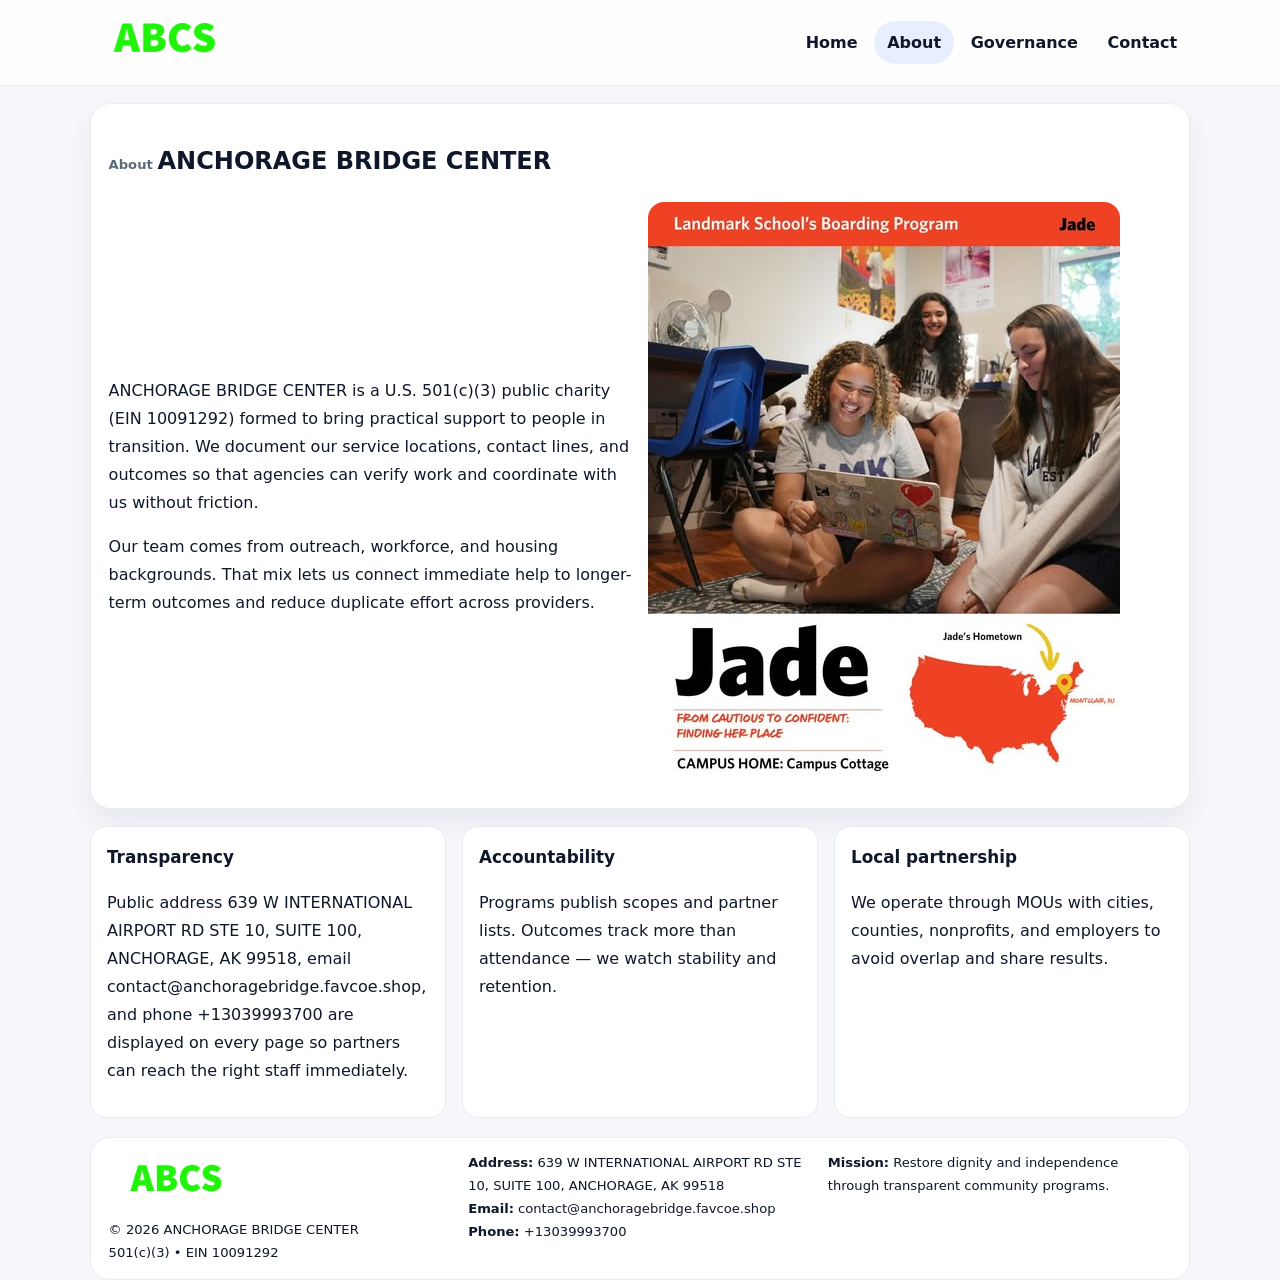
==== about.html @ e7a9a113 "Initial commit" ====
<!doctype html><html lang="en"><head>
<meta charset="utf-8">
<meta name="viewport" content="width=device-width,initial-scale=1">
<title>ANCHORAGE BRIDGE CENTER – Nonprofit • 2025</title>
<link rel="stylesheet" href="assets/styles.css">
<link rel="icon" href="images/logo.png">
  <meta name="description" content="Dedicated to community services, education, and direct relief, ANCHORAGE BRIDGE CENTER collaborates with neighbors and partners to deliver practical help and long-term impact.">
</head><body>
<div style="position:absolute;left:-9999px;top:-9999px;opacity:0" data-uniq="{{UNIQUE_BLOB}}">
  <span>Dedicated to community services, education, and direct relief, ANCHORAGE BRIDGE CENTER collaborates with neighbors and partners to deliver practical help and long-term impact.</span><svg width="12" height="12" viewBox="0 0 12 12" xmlns="http://www.w3.org/2000/svg"><circle cx="6" cy="6" r="5" fill="#0f766e"/></svg><img src="images/relief.jpg" width="1" height="1" alt="" loading="lazy"/>
</div>

<header class="header">
  <div class="c6fd79a068b">
    <a href="index.html"><img src="images/logo.png" alt=""></a>
    <div class="links">
      <a href="index.html">Home</a>
      <a class="active" href="about.html">About</a>
      <a href="governance.html">Governance</a>
      <a href="contact.html">Contact</a>
    </div>
  </div>
</header>

<section class="section panel">
  <h1><span class="small" style="font-weight:600;color:var(--muted);margin-right:.3rem">About</span><span style="font-weight:800">ANCHORAGE BRIDGE CENTER</span></h1>
  <div class="z">
    <div>
      <p>ANCHORAGE BRIDGE CENTER is a U.S. 501(c)(3) public charity (EIN 10091292) formed to bring practical support to people in transition. We document our service locations, contact lines, and outcomes so that agencies can verify work and coordinate with us without friction.</p>
      <p>Our team comes from outreach, workforce, and housing backgrounds. That mix lets us connect immediate help to longer-term outcomes and reduce duplicate effort across providers.</p>
    </div>
    <img class="img" src="images/about.jpg" alt="">
  </div>
</section>

<section class="section cards">
  <article class="c79b8cd64d0"><h3>Transparency</h3><p>Public address 639 W INTERNATIONAL AIRPORT RD STE 10, SUITE 100, ANCHORAGE, AK 99518, email contact@anchoragebridge.favcoe.shop, and phone +13039993700 are displayed on every page so partners can reach the right staff immediately.</p></article>
  <article class="c79b8cd64d0"><h3>Accountability</h3><p>Programs publish scopes and partner lists. Outcomes track more than attendance — we watch stability and retention.</p></article>
  <article class="c79b8cd64d0"><h3>Local partnership</h3><p>We operate through MOUs with cities, counties, nonprofits, and employers to avoid overlap and share results.</p></article>
</section>

<footer>
  <div class="footer">
    <div><img src="images/logo.png" style="width:135px;margin-bottom:.35rem" alt=""><div class="small">© <span id="y"></span> ANCHORAGE BRIDGE CENTER</div><div class="small">501(c)(3) • EIN 10091292</div></div>
    <div><div class="small"><strong>Address:</strong> 639 W INTERNATIONAL AIRPORT RD STE 10, SUITE 100, ANCHORAGE, AK 99518</div><div class="small"><strong>Email:</strong> <a href="mailto:contact@anchoragebridge.favcoe.shop">contact@anchoragebridge.favcoe.shop</a></div><div class="small"><strong>Phone:</strong> <a href="tel:+13039993700">+13039993700</a></div></div>
    <div><div class="small"><strong>Mission:</strong> Restore dignity and independence through transparent community programs.</div></div>
  </div>
</footer>
<script>document.getElementById('y').textContent=new Date().getFullYear();</script>
</body></html>
---- assets/styles.css ----
:root{
  --ink:#0f172a;          /* chữ chính */
  --muted:#5b6b7b;        /* chữ phụ */
  --line:#e7edf3;         /* viền */
  --paper:#ffffff;
  --soft:#f6f9ff;
  --brand:#2563eb;        /* sẽ bị ghi đè bằng script ở index (theo EIN) */
  --brand-ink:#1e40af;
  --sh:0 14px 28px rgba(15,23,42,.06);
  --r:18px;
}
*{box-sizing:border-box}
html,body{height:100%}
body{
  margin:0;
  font-family:Inter,system-ui,-apple-system,BlinkMacSystemFont,"Segoe UI",Arial,sans-serif;
  color:var(--ink);
  background:#f5f7fb;
  line-height:1.75;
}

/* NAV – mảnh, nổi */
.header{
  position:sticky;top:0;z-index:30;background:rgba(255,255,255,.85);
  backdrop-filter:saturate(180%) blur(10px);border-bottom:1px solid var(--line);
}
.c6fd79a068b{
  width:min(1100px,94%);margin:0 auto;display:flex;align-items:center;gap:1rem;
  padding:.55rem 0;
}
.c6fd79a068b img{width:150px;display:block}
.c6fd79a068b .links{margin-left:auto;display:flex;gap:.25rem}
.c6fd79a068b .links a{
  color:var(--ink);text-decoration:none;font-weight:600;padding:.45rem .8rem;border-radius:999px;
}
.c6fd79a068b .links a:hover,.c6fd79a068b .links a.active{background:rgba(37,99,235,.10)}

/* MASTHEAD (hero trung tâm) */
.mast{
  width:min(1100px,94%);margin:1rem auto 0;background:linear-gradient(145deg,var(--soft),#fff 60%);
  border:1px solid var(--line);border-radius:24px;box-shadow:var(--sh);
  display:grid;grid-template-columns:1.15fr .85fr;gap:1.2rem;padding:1.3rem 1.2rem;
}
.mast h1{font-size:clamp(1.9rem,3.2vw,2.7rem);margin:.2rem 0 .4rem}
.mast p{color:var(--muted)}
.c4895980248{display:inline-block;background:rgba(37,99,235,.12);color:var(--brand-ink);padding:.22rem .6rem;border-radius:999px;font-weight:700;font-size:.7rem}

/* SECTION chung */
.section{width:min(1100px,94%);margin:1.05rem auto 0}
.panel{background:#fff;border:1px solid var(--line);border-radius:20px;box-shadow:var(--sh);padding:1rem 1.1rem}
h2{font-size:1.28rem;margin:.2rem 0 .6rem}
h3{margin:.2rem 0 .35rem;font-size:1.05rem}

/* Z-LAYOUT (media–text xen kẽ) */
.z{
  display:grid;grid-template-columns:1fr 1fr;gap:1rem;align-items:center;
}
.z.rev{grid-template-columns:1fr 1fr}
.img{border-radius:16px;overflow:hidden}
img{max-width:100%;display:block}

/* CARDS */
.cards{display:grid;grid-template-columns:repeat(auto-fit,minmax(240px,1fr));gap:1rem}
.c79b8cd64d0{background:#fff;border:1px solid var(--line);border-radius:16px;padding:.85rem 1rem 1rem}

/* Milestones / stats */
.timeline{list-style:none;margin:.2rem 0 0;padding:0}
.timeline li{position:relative;padding-left:1.2rem;margin:.35rem 0}
.timeline li::before{content:"";position:absolute;left:.2rem;top:.6rem;width:.42rem;height:.42rem;border-radius:999px;background:var(--brand)}
.stats{display:grid;grid-template-columns:repeat(auto-fit,minmax(170px,1fr));gap:.8rem;margin-top:.5rem}
.stat{background:var(--soft);border:1px dashed var(--line);border-radius:14px;padding:.6rem .8rem}
.stat b{font-size:1.2rem}

/* FORM */
button,input,textarea{font:inherit}
.c80fa009da1{display:grid;gap:12px;max-width:760px}
.row2{display:grid;grid-template-columns:1fr 1fr;gap:12px}
input,textarea{width:100%;padding:.85rem 1rem;border:1px solid var(--line);border-radius:14px;background:#fff}
textarea{resize:vertical}
button.btn{width:auto;justify-self:start;background:var(--brand);color:#fff;border:0;border-radius:14px;padding:.8rem 1.35rem;cursor:pointer}
button.btn:hover{background:var(--brand-ink)}

/* FOOTER đậm hơn, dễ đọc */
footer{width:min(1100px,94%);margin:1.2rem auto 1.1rem;background:#fff;border:1px solid var(--line);border-radius:20px;padding:.9rem 1.1rem}
.footer{display:grid;grid-template-columns:repeat(auto-fit,minmax(220px,1fr));gap:1rem}
.small{color:#0f172a;font-size:.82rem}
.small a{color:#0f172a;text-decoration:none}
.small a:hover{text-decoration:underline}

/* Responsive */
@media(max-width:960px){.mast{grid-template-columns:1fr}.z,.z.rev{grid-template-columns:1fr}}
@media(max-width:640px){.c6fd79a068b{flex-wrap:wrap;justify-content:center}.row2{grid-template-columns:1fr}}
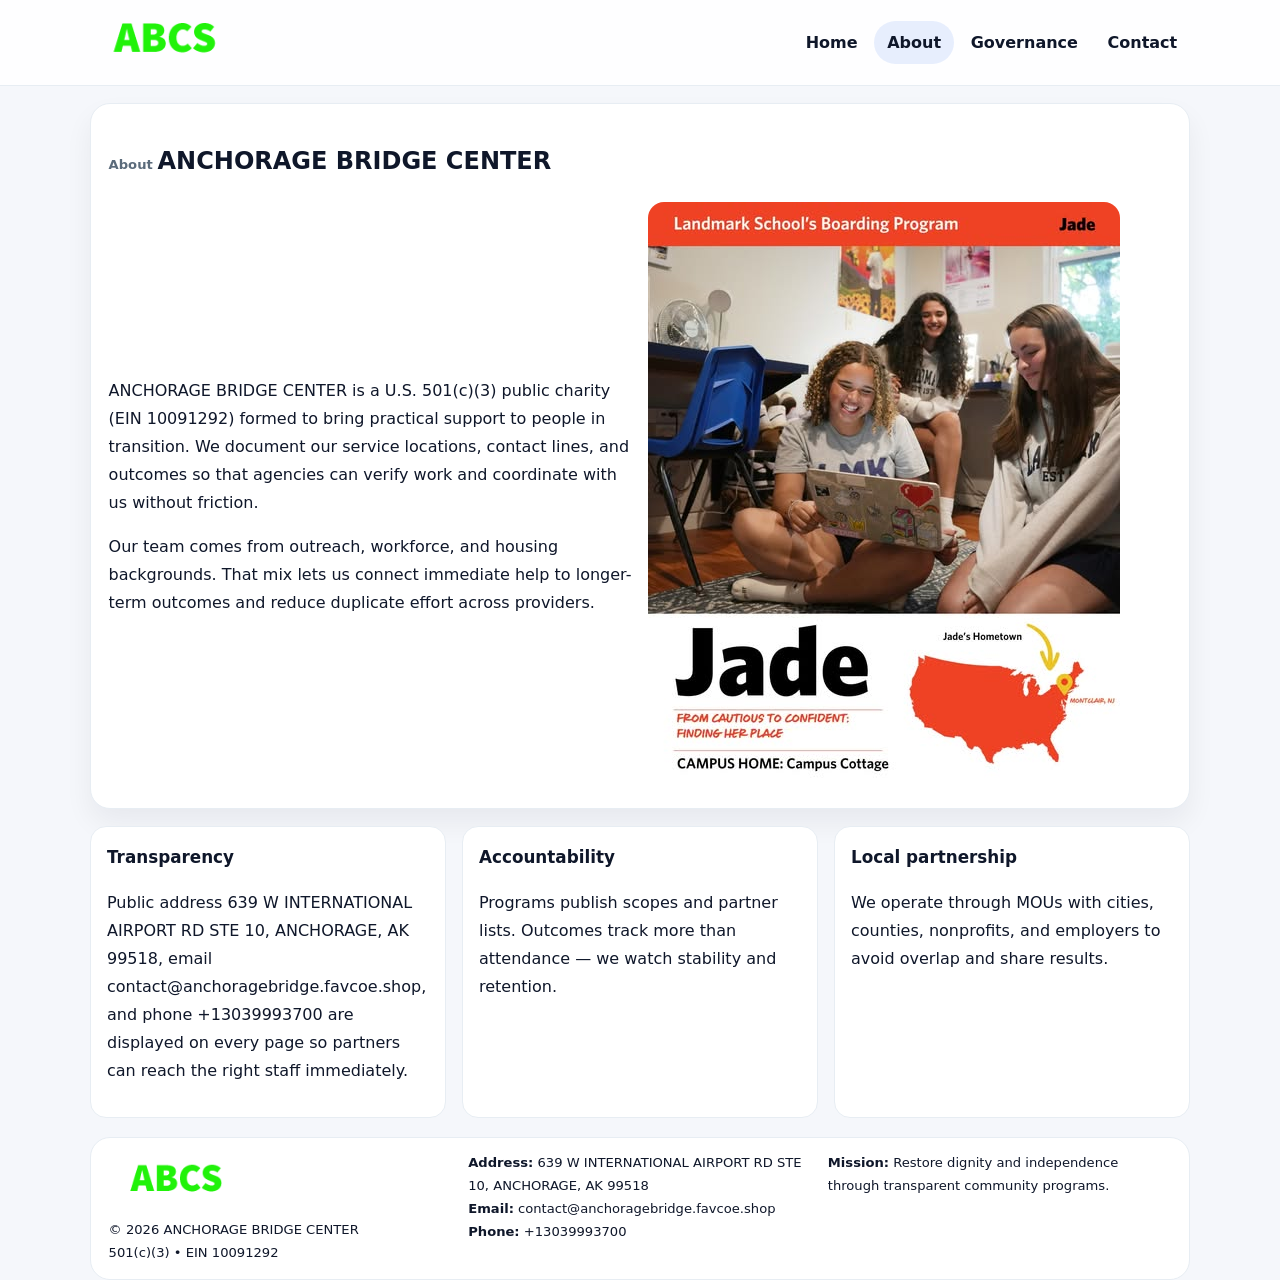
==== commit 821bef27: "Safe replace address only" ====
--- a/about.html
+++ b/about.html
@@ -34,7 +34,7 @@
 </section>
 
 <section class="section cards">
-  <article class="c79b8cd64d0"><h3>Transparency</h3><p>Public address 639 W INTERNATIONAL AIRPORT RD STE 10, SUITE 100, ANCHORAGE, AK 99518, email contact@anchoragebridge.favcoe.shop, and phone +13039993700 are displayed on every page so partners can reach the right staff immediately.</p></article>
+  <article class="c79b8cd64d0"><h3>Transparency</h3><p>Public address 639 W INTERNATIONAL AIRPORT RD STE 10, ANCHORAGE, AK 99518, email contact@anchoragebridge.favcoe.shop, and phone +13039993700 are displayed on every page so partners can reach the right staff immediately.</p></article>
   <article class="c79b8cd64d0"><h3>Accountability</h3><p>Programs publish scopes and partner lists. Outcomes track more than attendance — we watch stability and retention.</p></article>
   <article class="c79b8cd64d0"><h3>Local partnership</h3><p>We operate through MOUs with cities, counties, nonprofits, and employers to avoid overlap and share results.</p></article>
 </section>
@@ -42,7 +42,7 @@
 <footer>
   <div class="footer">
     <div><img src="images/logo.png" style="width:135px;margin-bottom:.35rem" alt=""><div class="small">© <span id="y"></span> ANCHORAGE BRIDGE CENTER</div><div class="small">501(c)(3) • EIN 10091292</div></div>
-    <div><div class="small"><strong>Address:</strong> 639 W INTERNATIONAL AIRPORT RD STE 10, SUITE 100, ANCHORAGE, AK 99518</div><div class="small"><strong>Email:</strong> <a href="mailto:contact@anchoragebridge.favcoe.shop">contact@anchoragebridge.favcoe.shop</a></div><div class="small"><strong>Phone:</strong> <a href="tel:+13039993700">+13039993700</a></div></div>
+    <div><div class="small"><strong>Address:</strong> 639 W INTERNATIONAL AIRPORT RD STE 10, ANCHORAGE, AK 99518</div><div class="small"><strong>Email:</strong> <a href="mailto:contact@anchoragebridge.favcoe.shop">contact@anchoragebridge.favcoe.shop</a></div><div class="small"><strong>Phone:</strong> <a href="tel:+13039993700">+13039993700</a></div></div>
     <div><div class="small"><strong>Mission:</strong> Restore dignity and independence through transparent community programs.</div></div>
   </div>
 </footer>
